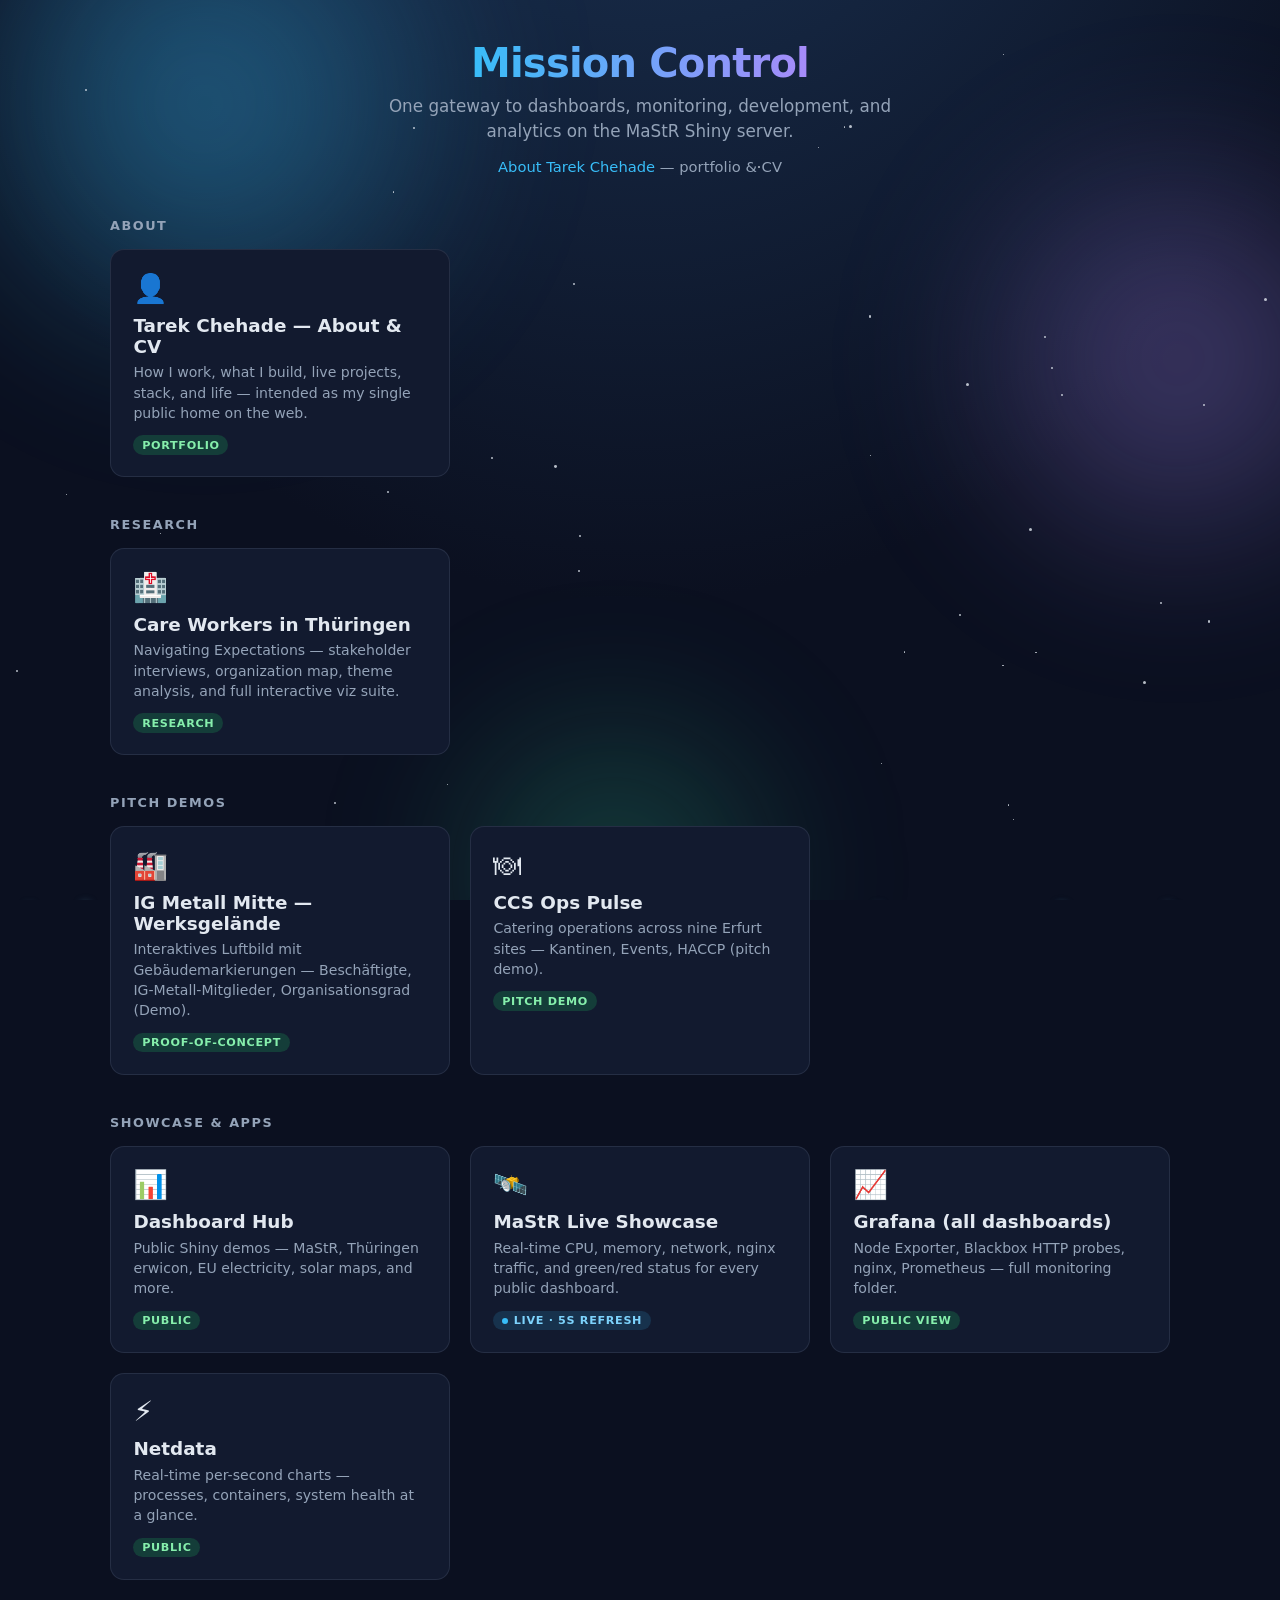
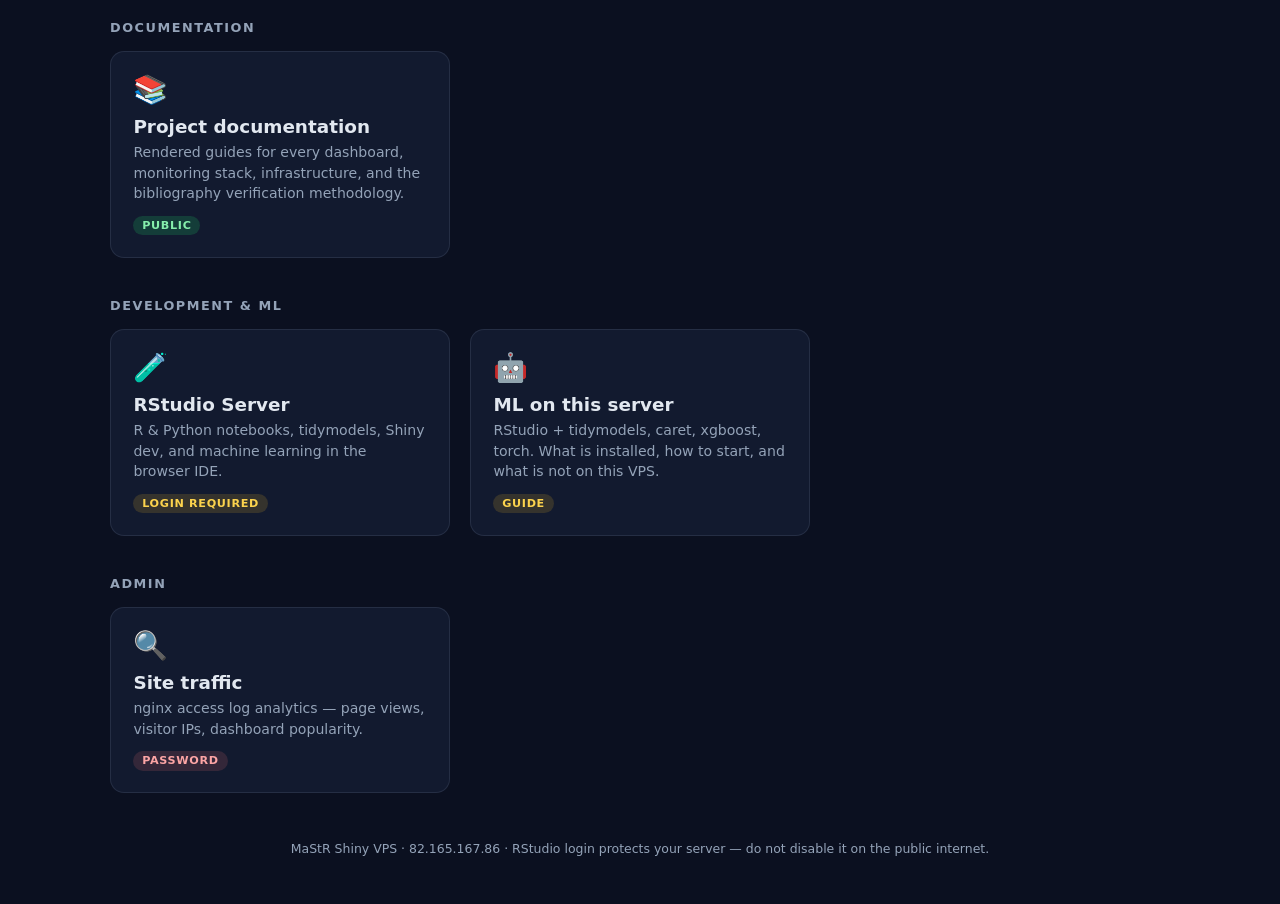
==== WORK/ops-portal/index.html @ 22dbbeb4 "feat: add IG Metall and CCS pitch demos to hub and portal Add static demo dashboards under WORK/ops-" ====
<!DOCTYPE html>
<html lang="en">
<head>
  <meta charset="utf-8"/>
  <meta name="viewport" content="width=device-width, initial-scale=1"/>
  <title>MaStR Server — Mission Control</title>
  <style>
    :root {
      --bg: #0b1020;
      --card: #121a2f;
      --accent: #38bdf8;
      --accent2: #a78bfa;
      --accent3: #34d399;
      --text: #e2e8f0;
      --muted: #94a3b8;
      --border: rgba(148,163,184,.15);
    }
    * { box-sizing: border-box; }
    body {
      margin: 0; min-height: 100vh;
      font-family: "Inter", system-ui, -apple-system, sans-serif;
      background: radial-gradient(ellipse 120% 80% at 50% -20%, #1e3a5f 0%, var(--bg) 55%);
      color: var(--text);
      overflow-x: hidden;
    }

    /* ---------- Animated background layer ---------- */
    .sky {
      position: fixed; inset: 0; z-index: 0; pointer-events: none;
      overflow: hidden;
    }
    .aurora {
      position: absolute; border-radius: 50%;
      filter: blur(70px); opacity: .55; will-change: transform;
    }
    .aurora-1 { width: 52vw; height: 52vw; top: -18vw; left: -10vw;
      background: radial-gradient(circle, rgba(56,189,248,.8), transparent 65%);
      animation: drift1 13s ease-in-out infinite; }
    .aurora-2 { width: 44vw; height: 44vw; top: 6vw; right: -14vw;
      background: radial-gradient(circle, rgba(167,139,250,.7), transparent 65%);
      animation: drift2 17s ease-in-out infinite; }
    .aurora-3 { width: 36vw; height: 36vw; bottom: -16vw; left: 30vw;
      background: radial-gradient(circle, rgba(52,211,153,.55), transparent 65%);
      animation: drift3 21s ease-in-out infinite; }
    @keyframes drift1 { 0%,100% { transform: translate(0,0) scale(1); }
      50% { transform: translate(14vw, 9vw) scale(1.3); } }
    @keyframes drift2 { 0%,100% { transform: translate(0,0) scale(1); }
      50% { transform: translate(-16vw, 12vw) scale(.8); } }
    @keyframes drift3 { 0%,100% { transform: translate(0,0); }
      33% { transform: translate(-12vw, -7vw) scale(1.15); }
      66% { transform: translate(12vw, 5vw) scale(.9); } }

    .star {
      position: absolute; border-radius: 50%;
      background: rgba(226,232,240,.8);
      animation: twinkle ease-in-out infinite;
    }
    @keyframes twinkle {
      0%, 100% { opacity: .1; transform: scale(.8); }
      50%      { opacity: 1; transform: scale(1.7); }
    }
    .particle {
      position: absolute; bottom: -10px; border-radius: 50%;
      background: rgba(125,211,252,.65);
      box-shadow: 0 0 8px rgba(125,211,252,.5);
      animation: rise linear infinite;
    }
    @keyframes rise {
      0%   { transform: translateY(0) translateX(0); opacity: 0; }
      10%  { opacity: .8; }
      90%  { opacity: .3; }
      100% { transform: translateY(-105vh) translateX(4vw); opacity: 0; }
    }

    .wrap { position: relative; z-index: 1; max-width: 1100px; margin: 0 auto; padding: 2.5rem 1.25rem 3rem; }

    /* ---------- Header ---------- */
    header { text-align: center; margin-bottom: 2.5rem; }
    h1 {
      font-size: clamp(1.75rem, 5vw, 2.5rem);
      font-weight: 700; letter-spacing: -.02em; margin: 0 0 .5rem;
      background: linear-gradient(90deg, var(--accent), var(--accent2), var(--accent3), var(--accent));
      background-size: 300% auto;
      -webkit-background-clip: text; -webkit-text-fill-color: transparent;
      background-clip: text;
      animation: shimmer 3.5s linear infinite, heroFloat 5s ease-in-out infinite;
      display: inline-block;
    }
    @keyframes heroFloat {
      0%,100% { transform: translateY(0); }
      50%     { transform: translateY(-6px); }
    }
    @keyframes shimmer {
      0%   { background-position: 0% center; }
      100% { background-position: 300% center; }
    }
    header { opacity: 0; animation: fadeDown .8s cubic-bezier(.22,1,.36,1) .1s forwards; }
    @keyframes fadeDown {
      from { opacity: 0; transform: translateY(-16px); }
      to   { opacity: 1; transform: translateY(0); }
    }
    .tagline { color: var(--muted); font-size: 1.05rem; max-width: 36rem; margin: 0 auto; line-height: 1.5; }
    .tagline a { position: relative; }
    .tagline a::after {
      content: ''; position: absolute; left: 0; bottom: -2px; height: 1px; width: 100%;
      background: var(--accent);
      transform: scaleX(0); transform-origin: left;
      transition: transform .3s cubic-bezier(.22,1,.36,1);
    }
    .tagline a:hover::after { transform: scaleX(1); }

    /* ---------- Grid & cards ---------- */
    .grid {
      display: grid;
      grid-template-columns: repeat(auto-fill, minmax(280px, 1fr));
      gap: 1.25rem;
    }
    a.card {
      display: block; text-decoration: none; color: inherit;
      background: var(--card); border: 1px solid var(--border);
      border-radius: 14px; padding: 1.35rem 1.4rem;
      position: relative; overflow: hidden;
      transition: transform .25s cubic-bezier(.22,1,.36,1),
                  border-color .25s, box-shadow .25s;
      opacity: 0; transform: translateY(48px) scale(.94);
    }
    a.card.in-view {
      opacity: 1; transform: translateY(0) scale(1);
      transition: opacity .7s cubic-bezier(.22,1,.36,1),
                  transform .7s cubic-bezier(.34,1.4,.64,1),
                  border-color .25s, box-shadow .25s;
      transition-delay: var(--d, 0ms), var(--d, 0ms), 0ms, 0ms;
    }
    a.card:hover {
      transform: translateY(-10px) scale(1.02);
      border-color: rgba(56,189,248,.8);
      box-shadow: 0 22px 60px rgba(0,0,0,.55), 0 0 40px rgba(56,189,248,.22);
    }
    /* animated top edge */
    a.card::before {
      content: ''; position: absolute; top: 0; left: 0; right: 0; height: 3px;
      background: linear-gradient(90deg, var(--accent), var(--accent2), var(--accent3), var(--accent));
      background-size: 300% auto;
      animation: shimmer 3s linear infinite;
      transform: scaleX(0); transform-origin: left;
      transition: transform .3s cubic-bezier(.22,1,.36,1);
    }
    a.card:hover::before { transform: scaleX(1); }
    /* shine sweep */
    a.card::after {
      content: ''; position: absolute; top: 0; bottom: 0; width: 55%;
      left: -80%; transform: skewX(-18deg);
      background: linear-gradient(90deg, transparent, rgba(226,232,240,.14), transparent);
      transition: left .5s ease; pointer-events: none;
    }
    a.card:hover::after { left: 130%; }

    .card-icon { font-size: 1.75rem; margin-bottom: .6rem;
      display: inline-block;
      animation: iconBob 3.4s ease-in-out infinite;
      animation-delay: var(--d, 0ms);
      transition: transform .3s cubic-bezier(.34,1.56,.64,1); }
    @keyframes iconBob {
      0%,100% { transform: translateY(0); }
      50%     { transform: translateY(-4px); }
    }
    a.card:hover .card-icon {
      animation-play-state: paused;
      transform: translateY(-6px) scale(1.3) rotate(-8deg);
    }
    .card h2 { font-size: 1.15rem; margin: 0 0 .35rem; font-weight: 600; }
    .card p { margin: 0; font-size: .88rem; color: var(--muted); line-height: 1.45; }

    .badge {
      display: inline-block; margin-top: .75rem;
      font-size: .7rem; font-weight: 600; text-transform: uppercase;
      letter-spacing: .06em; padding: .2rem .55rem; border-radius: 999px;
    }
    .badge-public { background: rgba(34,197,94,.2); color: #86efac; }
    .badge-login { background: rgba(251,191,36,.15); color: #fcd34d; }
    .badge-private { background: rgba(248,113,113,.15); color: #fca5a5; }
    .badge-live {
      background: rgba(56,189,248,.15); color: #7dd3fc;
      animation: livePulse 2.4s ease-in-out infinite;
    }
    @keyframes livePulse {
      0%,100% { box-shadow: 0 0 0 0 rgba(56,189,248,.55); }
      50%     { box-shadow: 0 0 0 10px rgba(56,189,248,0); }
    }
    .badge-live::before {
      content: ''; display: inline-block; width: 6px; height: 6px;
      border-radius: 50%; background: #38bdf8; margin-right: .35rem;
      vertical-align: middle;
      animation: twinkle 1.6s ease-in-out infinite;
    }

    section { margin-top: 2.5rem; }
    section h3 {
      font-size: .8rem; text-transform: uppercase; letter-spacing: .12em;
      color: var(--muted); margin-bottom: 1rem;
      opacity: 0; transform: translateX(-32px);
    }
    section h3.in-view {
      opacity: 1; transform: translateX(0);
      transition: opacity .5s ease, transform .5s cubic-bezier(.22,1,.36,1);
    }
    footer { text-align: center; margin-top: 3rem; font-size: .78rem; color: var(--muted); }

    /* ---------- Accessibility ---------- */
    @media (prefers-reduced-motion: reduce) {
      .aurora, .star, .particle, h1, .badge-live, .badge-live::before,
      a.card::before, header, .card-icon { animation: none !important; }
      header, a.card, section h3 { opacity: 1 !important; transform: none !important; }
      a.card, .card-icon, .tagline a::after { transition: none !important; }
    }
  </style>
</head>
<body>
  <div class="sky" aria-hidden="true">
    <div class="aurora aurora-1"></div>
    <div class="aurora aurora-2"></div>
    <div class="aurora aurora-3"></div>
  </div>

  <div class="wrap">
    <header>
      <h1>Mission Control</h1>
      <p class="tagline">One gateway to dashboards, monitoring, development, and analytics on the MaStR Shiny server.</p>
      <p class="tagline" style="margin-top:0.75rem;font-size:0.92rem">
        <a href="/about/" style="color:#38bdf8;text-decoration:none">About Tarek Chehade</a>
        — portfolio &amp; CV
      </p>
    </header>

    <section>
      <h3>About</h3>
      <div class="grid">
        <a class="card" href="/about/">
          <div class="card-icon">👤</div>
          <h2>Tarek Chehade — About &amp; CV</h2>
          <p>How I work, what I build, live projects, stack, and life — intended as my single public home on the web.</p>
          <span class="badge badge-public">Portfolio</span>
        </a>
      </div>
    </section>

    <section>
      <h3>Research</h3>
      <div class="grid">
        <a class="card" href="/care_workers_thuringia/">
          <div class="card-icon">🏥</div>
          <h2>Care Workers in Thüringen</h2>
          <p>Navigating Expectations — stakeholder interviews, organization map, theme analysis, and full interactive viz suite.</p>
          <span class="badge badge-public">Research</span>
        </a>
      </div>
    </section>

    <section>
      <h3>Pitch demos</h3>
      <div class="grid">
        <a class="card" href="/demo/igmetall-mitte-factory/">
          <div class="card-icon">🏭</div>
          <h2>IG Metall Mitte — Werksgelände</h2>
          <p>Interaktives Luftbild mit Gebäudemarkierungen — Beschäftigte, IG-Metall-Mitglieder, Organisationsgrad (Demo).</p>
          <span class="badge badge-public">Proof-of-Concept</span>
        </a>
        <a class="card" href="/demo/ccs-ops-pulse/">
          <div class="card-icon">🍽</div>
          <h2>CCS Ops Pulse</h2>
          <p>Catering operations across nine Erfurt sites — Kantinen, Events, HACCP (pitch demo).</p>
          <span class="badge badge-public">Pitch demo</span>
        </a>
      </div>
    </section>

    <section>
      <h3>Showcase &amp; apps</h3>
      <div class="grid">
        <a class="card" href="/">
          <div class="card-icon">📊</div>
          <h2>Dashboard Hub</h2>
          <p>Public Shiny demos — MaStR, Thüringen erwicon, EU electricity, solar maps, and more.</p>
          <span class="badge badge-public">Public</span>
        </a>
        <a class="card" href="/grafana/d/mastr-live-showcase/mastr-live-showcase?refresh=5s&kiosk">
          <div class="card-icon">🛰️</div>
          <h2>MaStR Live Showcase</h2>
          <p>Real-time CPU, memory, network, nginx traffic, and green/red status for every public dashboard.</p>
          <span class="badge badge-live">Live · 5s refresh</span>
        </a>
        <a class="card" href="/grafana/">
          <div class="card-icon">📈</div>
          <h2>Grafana (all dashboards)</h2>
          <p>Node Exporter, Blackbox HTTP probes, nginx, Prometheus — full monitoring folder.</p>
          <span class="badge badge-public">Public view</span>
        </a>
        <a class="card" href="/netdata/">
          <div class="card-icon">⚡</div>
          <h2>Netdata</h2>
          <p>Real-time per-second charts — processes, containers, system health at a glance.</p>
          <span class="badge badge-public">Public</span>
        </a>
      </div>
    </section>

    <section>
      <h3>Documentation</h3>
      <div class="grid">
        <a class="card" href="/portal/docs/">
          <div class="card-icon">📚</div>
          <h2>Project documentation</h2>
          <p>Rendered guides for every dashboard, monitoring stack, infrastructure, and the bibliography verification methodology.</p>
          <span class="badge badge-public">Public</span>
        </a>
      </div>
    </section>

    <section>
      <h3>Development &amp; ML</h3>
      <div class="grid">
        <a class="card" href="http://82.165.167.86:8787/" target="_blank" rel="noopener">
          <div class="card-icon">🧪</div>
          <h2>RStudio Server</h2>
          <p>R &amp; Python notebooks, tidymodels, Shiny dev, and machine learning in the browser IDE.</p>
          <span class="badge badge-login">Login required</span>
        </a>
        <a class="card" href="/portal/docs/?doc=ml">
          <div class="card-icon">🤖</div>
          <h2>ML on this server</h2>
          <p>RStudio + tidymodels, caret, xgboost, torch. What is installed, how to start, and what is not on this VPS.</p>
          <span class="badge badge-login">Guide</span>
        </a>
      </div>
    </section>

    <section>
      <h3>Admin</h3>
      <div class="grid">
        <a class="card" href="/site_traffic/">
          <div class="card-icon">🔍</div>
          <h2>Site traffic</h2>
          <p>nginx access log analytics — page views, visitor IPs, dashboard popularity.</p>
          <span class="badge badge-private">Password</span>
        </a>
      </div>
    </section>

    <footer>
      MaStR Shiny VPS · 82.165.167.86 · RStudio login protects your server — do not disable it on the public internet.
    </footer>
  </div>

  <script>
    (function () {
      var reduced = window.matchMedia('(prefers-reduced-motion: reduce)').matches;

      // Twinkling stars + rising particles in the fixed background layer.
      if (!reduced) {
        var sky = document.querySelector('.sky');
        for (var i = 0; i < 48; i++) {
          var s = document.createElement('span');
          s.className = 'star';
          var size = 1 + Math.random() * 2.5;
          s.style.width = size + 'px';
          s.style.height = size + 'px';
          s.style.left = Math.random() * 100 + '%';
          s.style.top = Math.random() * 100 + '%';
          s.style.animationDuration = (1.6 + Math.random() * 3) + 's';
          s.style.animationDelay = (Math.random() * 3) + 's';
          sky.appendChild(s);
        }
        for (var j = 0; j < 22; j++) {
          var p = document.createElement('span');
          p.className = 'particle';
          var ps = 2.5 + Math.random() * 5;
          p.style.width = ps + 'px';
          p.style.height = ps + 'px';
          p.style.left = Math.random() * 100 + '%';
          p.style.animationDuration = (7 + Math.random() * 10) + 's';
          p.style.animationDelay = (Math.random() * 8) + 's';
          sky.appendChild(p);
        }
      }

      // Reveal sections/cards as they scroll into view, staggered per grid.
      var targets = document.querySelectorAll('a.card, section h3');
      if (reduced || !('IntersectionObserver' in window)) {
        targets.forEach(function (el) { el.classList.add('in-view'); });
        return;
      }
      document.querySelectorAll('.grid').forEach(function (grid) {
        Array.prototype.forEach.call(grid.querySelectorAll('a.card'), function (el, k) {
          el.style.setProperty('--d', (k * 90) + 'ms');
        });
      });
      var io = new IntersectionObserver(function (entries) {
        entries.forEach(function (entry) {
          if (entry.isIntersecting) {
            entry.target.classList.add('in-view');
            io.unobserve(entry.target);
          }
        });
      }, { threshold: 0.12, rootMargin: '0px 0px -6% 0px' });
      targets.forEach(function (el) { io.observe(el); });
    })();
  </script>
</body>
</html>
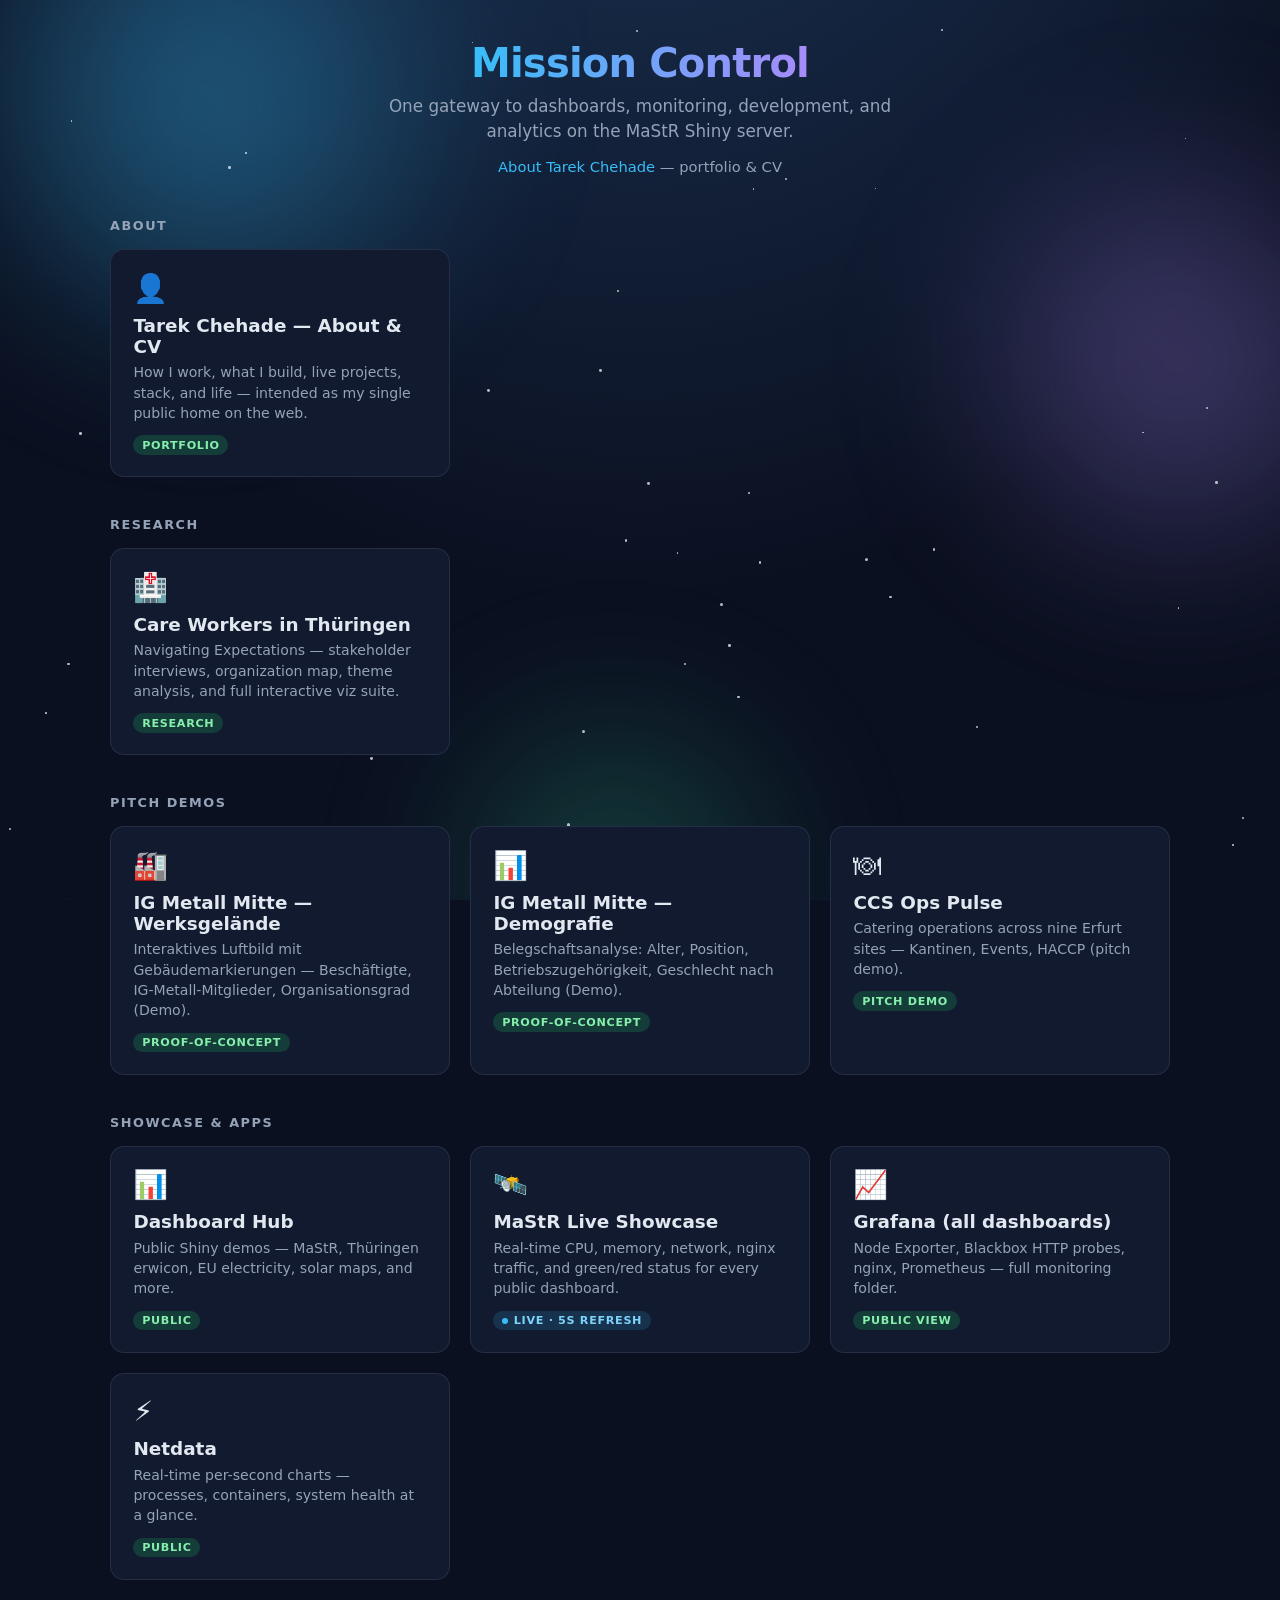
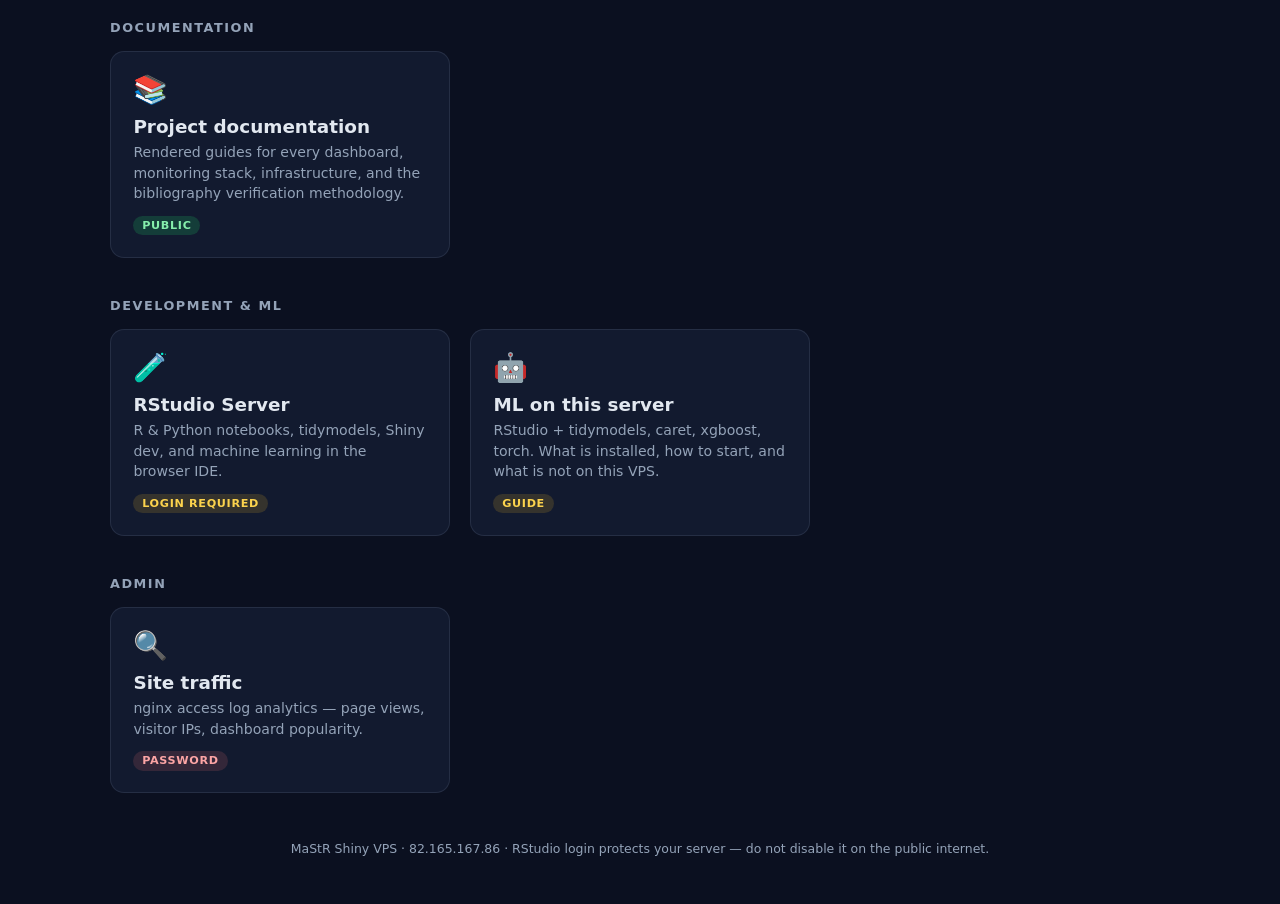
==== commit fec9cf97: "feat: add IG Metall Mitte demographics pitch demo Align Mitarbeiter-Demografie dashboard with the We" ====
--- a/WORK/ops-portal/index.html
+++ b/WORK/ops-portal/index.html
@@ -263,6 +263,12 @@
           <div class="card-icon">🏭</div>
           <h2>IG Metall Mitte — Werksgelände</h2>
           <p>Interaktives Luftbild mit Gebäudemarkierungen — Beschäftigte, IG-Metall-Mitglieder, Organisationsgrad (Demo).</p>
+          <span class="badge badge-public">Proof-of-Concept</span>
+        </a>
+        <a class="card" href="/demo/igmetall-mitte-demographics/">
+          <div class="card-icon">📊</div>
+          <h2>IG Metall Mitte — Demografie</h2>
+          <p>Belegschaftsanalyse: Alter, Position, Betriebszugehörigkeit, Geschlecht nach Abteilung (Demo).</p>
           <span class="badge badge-public">Proof-of-Concept</span>
         </a>
         <a class="card" href="/demo/ccs-ops-pulse/">
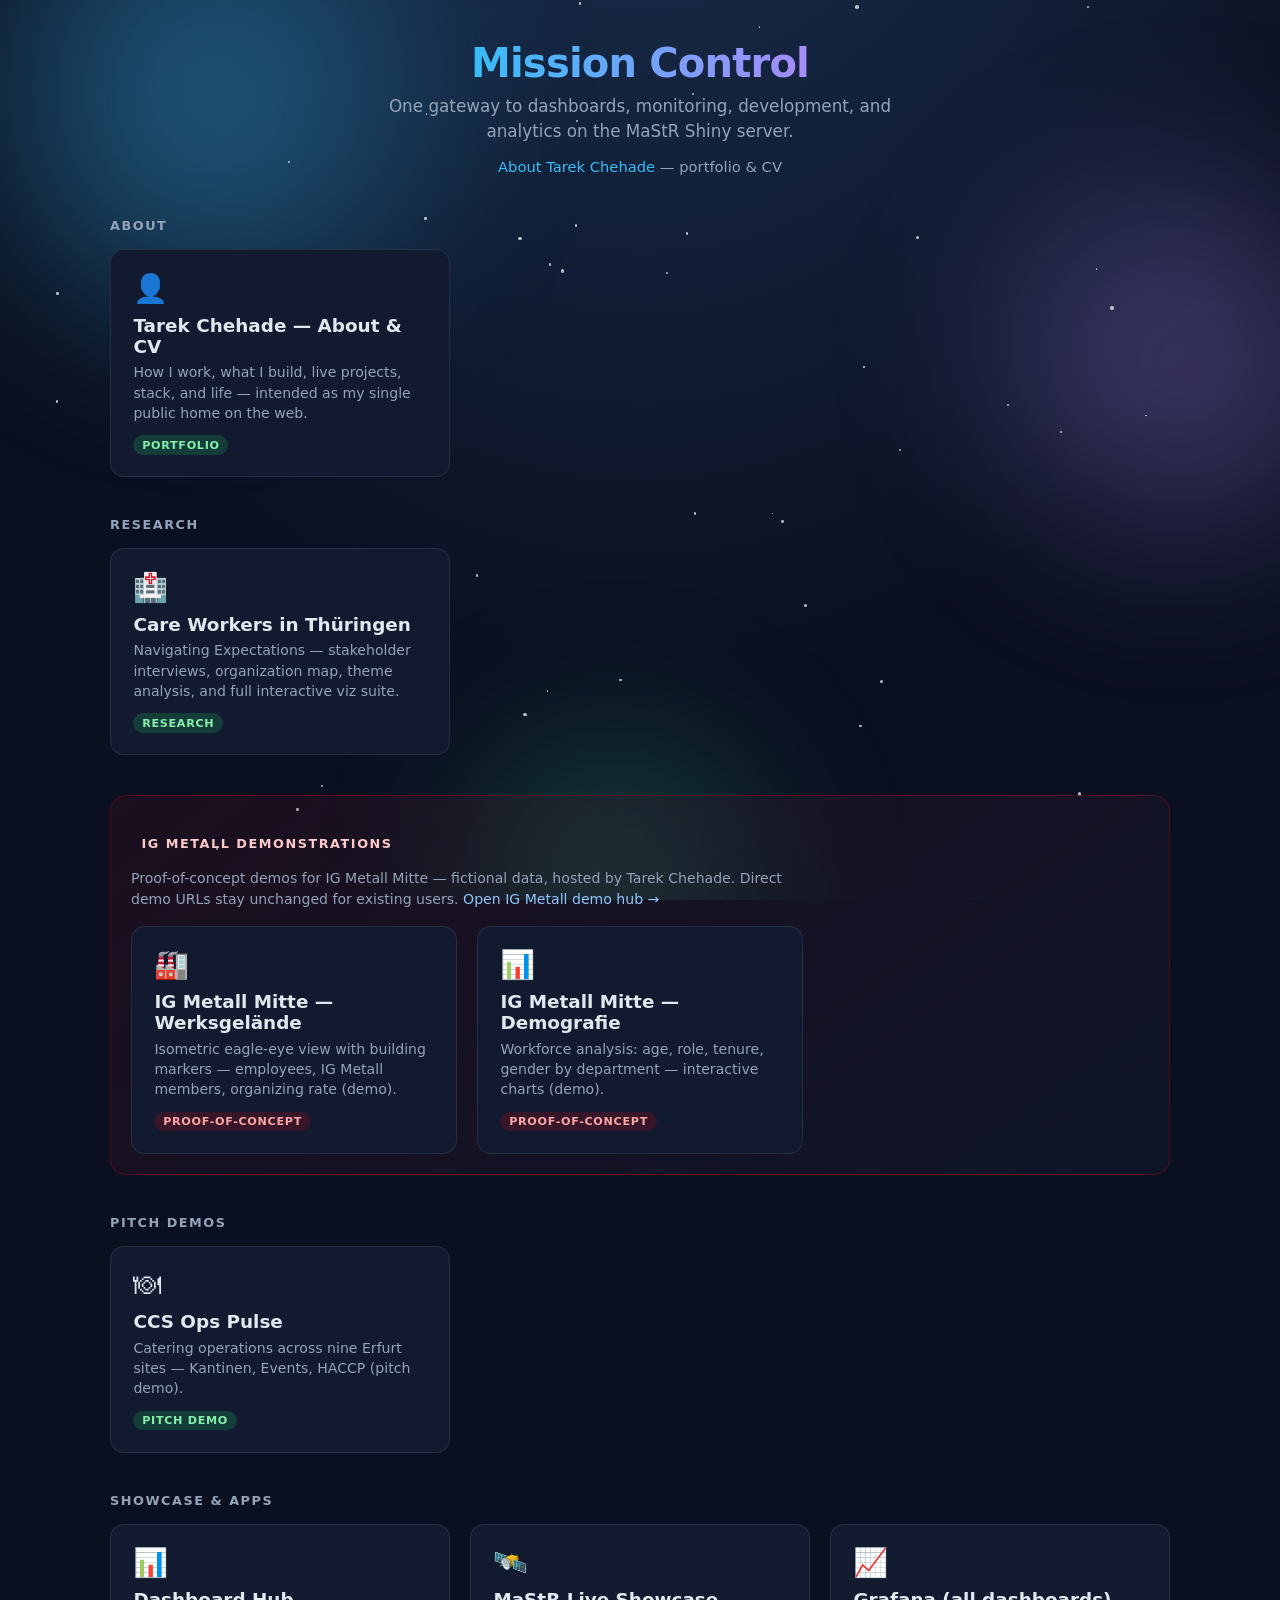
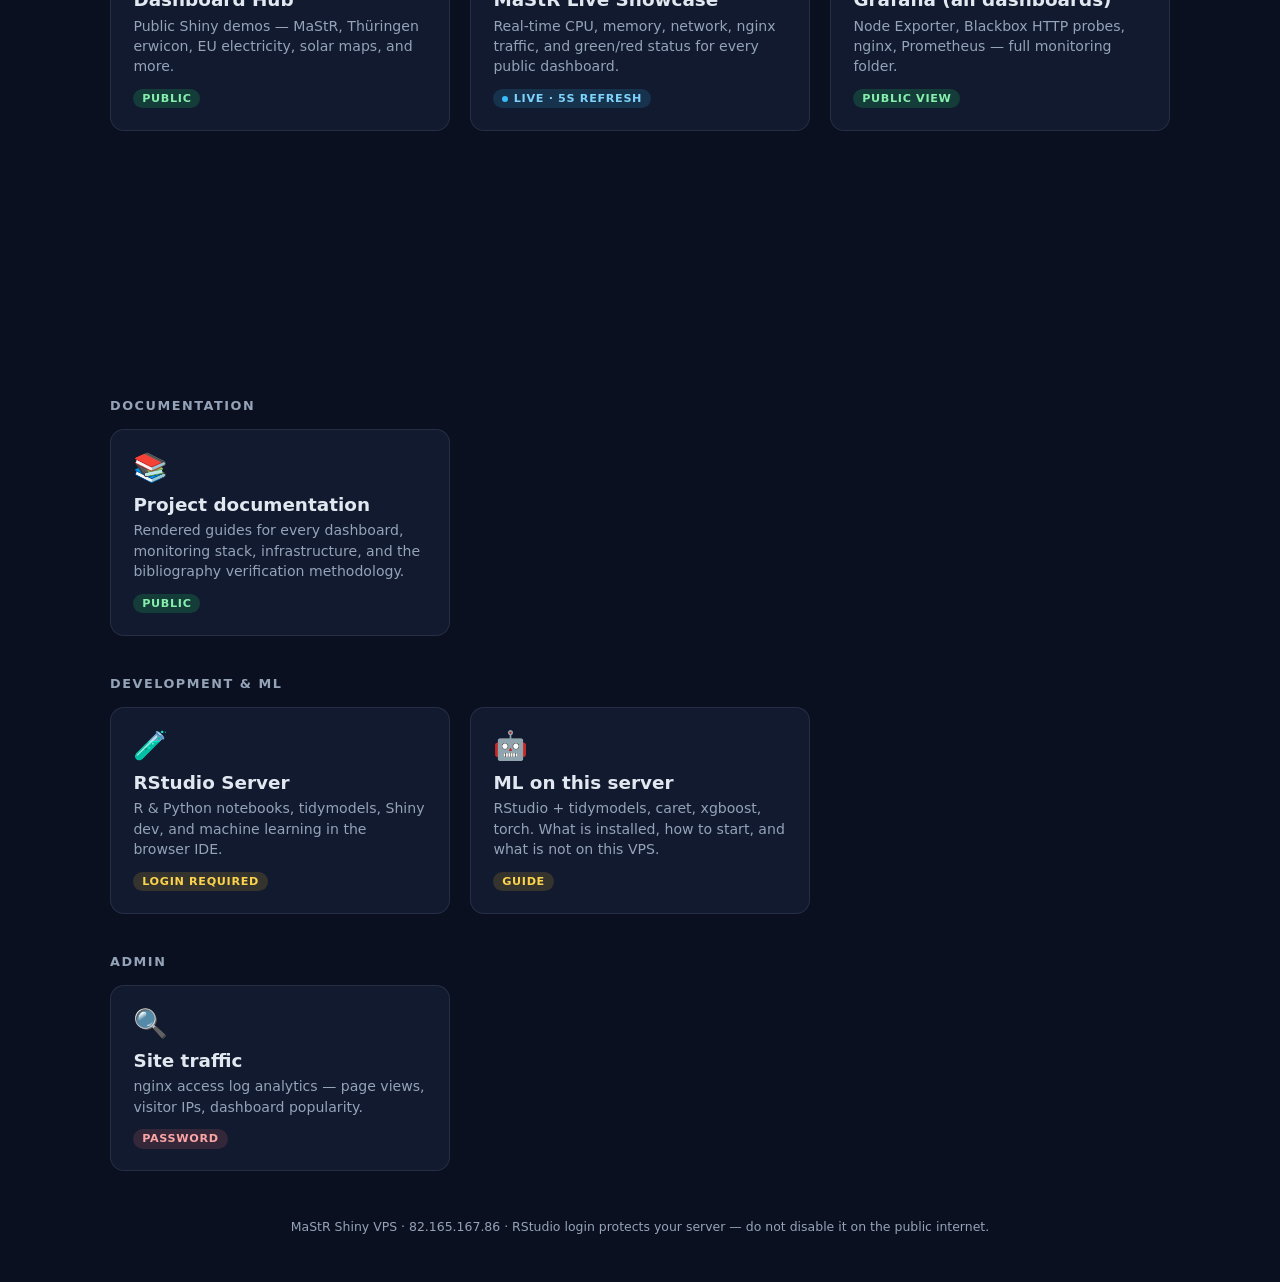
==== commit efba654c: "feat(portal): add dedicated IG Metall demonstrations section Move Werksgelände and Demografie demos " ====
--- a/WORK/ops-portal/index.html
+++ b/WORK/ops-portal/index.html
@@ -193,6 +193,45 @@
       vertical-align: middle;
       animation: twinkle 1.6s ease-in-out infinite;
     }
+    .badge-igm {
+      background: rgba(227, 6, 19, 0.18);
+      color: #fca5a5;
+    }
+
+    section.section-igmetall {
+      margin-top: 2.5rem;
+      padding: 1.25rem;
+      border-radius: 16px;
+      border: 1px solid rgba(227, 6, 19, 0.28);
+      background: linear-gradient(145deg, rgba(227, 6, 19, 0.08), rgba(18, 26, 47, 0.6));
+    }
+    section.section-igmetall h3 {
+      color: #fecaca;
+      display: flex;
+      align-items: center;
+      gap: 0.65rem;
+      flex-wrap: wrap;
+    }
+    section.section-igmetall h3 img {
+      height: 28px;
+      width: auto;
+    }
+    section.section-igmetall .section-intro {
+      font-size: 0.88rem;
+      color: var(--muted);
+      margin: -0.35rem 0 1rem;
+      line-height: 1.5;
+      max-width: 42rem;
+    }
+    section.section-igmetall .section-intro a {
+      color: #93c5fd;
+      text-decoration: none;
+    }
+    section.section-igmetall .section-intro a:hover { text-decoration: underline; }
+    section.section-igmetall a.card:hover {
+      border-color: rgba(227, 6, 19, 0.65);
+      box-shadow: 0 22px 60px rgba(0,0,0,.55), 0 0 40px rgba(227, 6, 19, 0.15);
+    }
 
     section { margin-top: 2.5rem; }
     section h3 {
@@ -256,21 +295,35 @@
       </div>
     </section>
 
-    <section>
-      <h3>Pitch demos</h3>
+    <section class="section-igmetall">
+      <h3>
+        <img src="/demo/igmetall-mitte-factory/assets/igmetall-logo.svg" alt=""/>
+        IG Metall demonstrations
+      </h3>
+      <p class="section-intro">
+        Proof-of-concept demos for IG Metall Mitte — fictional data, hosted by Tarek Chehade.
+        Direct demo URLs stay unchanged for existing users.
+        <a href="/portal/igmetall/">Open IG Metall demo hub →</a>
+      </p>
       <div class="grid">
         <a class="card" href="/demo/igmetall-mitte-factory/">
           <div class="card-icon">🏭</div>
           <h2>IG Metall Mitte — Werksgelände</h2>
-          <p>Interaktives Luftbild mit Gebäudemarkierungen — Beschäftigte, IG-Metall-Mitglieder, Organisationsgrad (Demo).</p>
-          <span class="badge badge-public">Proof-of-Concept</span>
+          <p>Isometric eagle-eye view with building markers — employees, IG Metall members, organizing rate (demo).</p>
+          <span class="badge badge-igm">Proof-of-Concept</span>
         </a>
         <a class="card" href="/demo/igmetall-mitte-demographics/">
           <div class="card-icon">📊</div>
           <h2>IG Metall Mitte — Demografie</h2>
-          <p>Belegschaftsanalyse: Alter, Position, Betriebszugehörigkeit, Geschlecht nach Abteilung (Demo).</p>
-          <span class="badge badge-public">Proof-of-Concept</span>
-        </a>
+          <p>Workforce analysis: age, role, tenure, gender by department — interactive charts (demo).</p>
+          <span class="badge badge-igm">Proof-of-Concept</span>
+        </a>
+      </div>
+    </section>
+
+    <section>
+      <h3>Pitch demos</h3>
+      <div class="grid">
         <a class="card" href="/demo/ccs-ops-pulse/">
           <div class="card-icon">🍽</div>
           <h2>CCS Ops Pulse</h2>
@@ -390,7 +443,7 @@
       }
 
       // Reveal sections/cards as they scroll into view, staggered per grid.
-      var targets = document.querySelectorAll('a.card, section h3');
+      var targets = document.querySelectorAll('a.card, section h3, section.section-igmetall h3');
       if (reduced || !('IntersectionObserver' in window)) {
         targets.forEach(function (el) { el.classList.add('in-view'); });
         return;
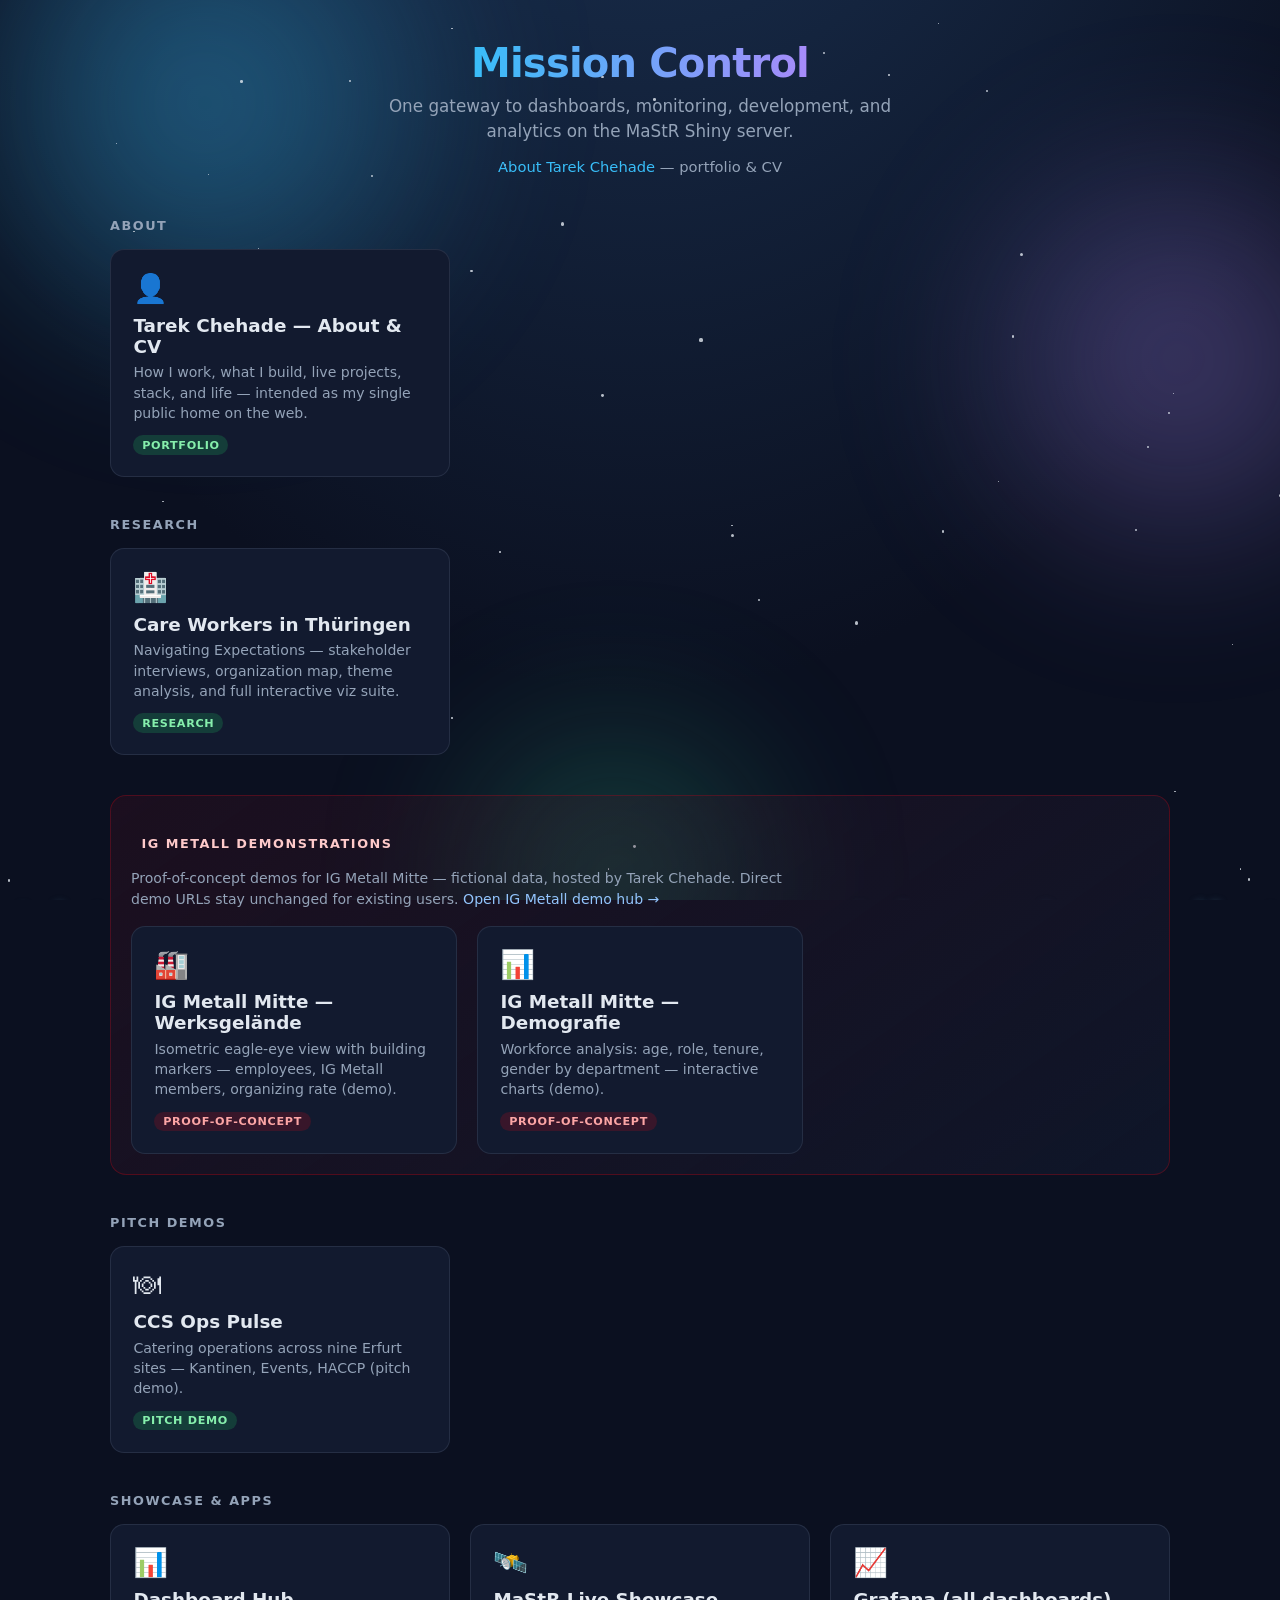
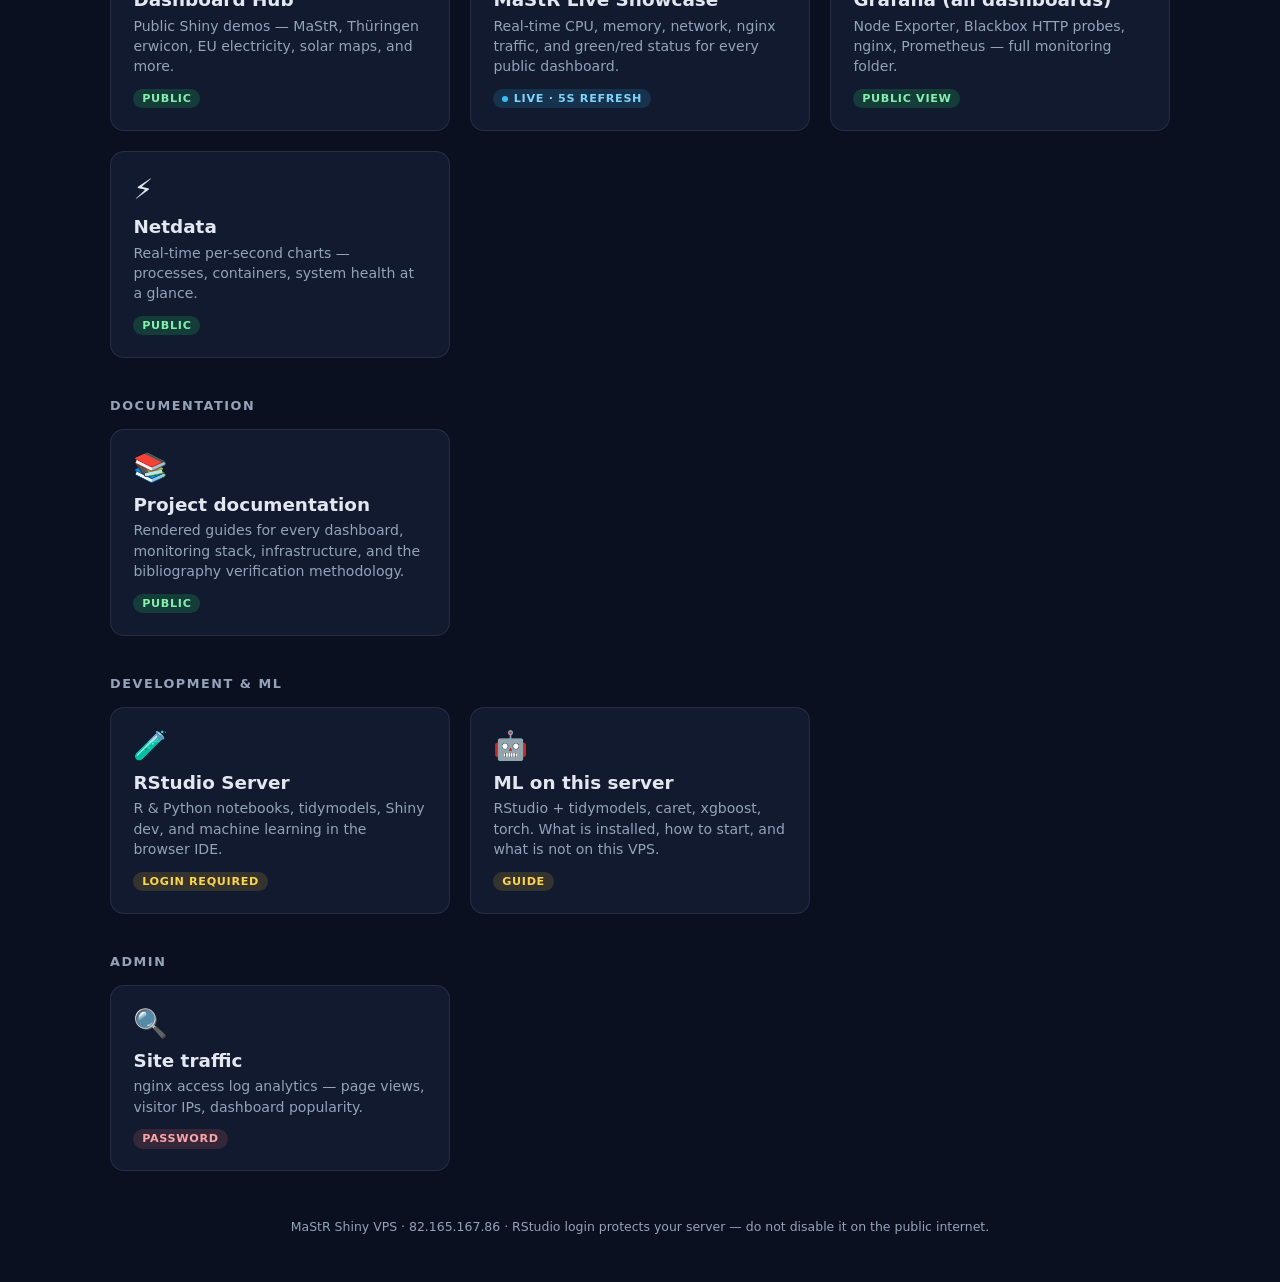
==== commit 4bf88931: "fix(portal): show IG Metall section and honor hash anchors Keep IG Metall cards visible without scro" ====
--- a/WORK/ops-portal/index.html
+++ b/WORK/ops-portal/index.html
@@ -232,6 +232,12 @@
       border-color: rgba(227, 6, 19, 0.65);
       box-shadow: 0 22px 60px rgba(0,0,0,.55), 0 0 40px rgba(227, 6, 19, 0.15);
     }
+    /* IG Metall platform: always visible (no scroll-reveal hide) */
+    section.section-igmetall h3,
+    section.section-igmetall a.card {
+      opacity: 1;
+      transform: none;
+    }
 
     section { margin-top: 2.5rem; }
     section h3 {
@@ -295,7 +301,7 @@
       </div>
     </section>
 
-    <section class="section-igmetall">
+    <section class="section-igmetall" id="igmetall">
       <h3>
         <img src="/demo/igmetall-mitte-factory/assets/igmetall-logo.svg" alt=""/>
         IG Metall demonstrations
@@ -375,7 +381,7 @@
       </div>
     </section>
 
-    <section>
+    <section id="ml">
       <h3>Development &amp; ML</h3>
       <div class="grid">
         <a class="card" href="http://82.165.167.86:8787/" target="_blank" rel="noopener">
@@ -462,6 +468,29 @@
         });
       }, { threshold: 0.12, rootMargin: '0px 0px -6% 0px' });
       targets.forEach(function (el) { io.observe(el); });
+
+      // Reveal anything already on screen (avoids invisible cards if IO misses first paint).
+      function revealVisible() {
+        targets.forEach(function (el) {
+          var r = el.getBoundingClientRect();
+          if (r.top < window.innerHeight * 0.94 && r.bottom > 0) {
+            el.classList.add('in-view');
+          }
+        });
+      }
+      revealVisible();
+      window.addEventListener('load', revealVisible);
+
+      // Hash anchors: /portal/#igmetall, /portal/#ml, etc.
+      function scrollToHash() {
+        if (!location.hash) return;
+        var target = document.querySelector(location.hash);
+        if (target) {
+          target.scrollIntoView({ behavior: reduced ? 'auto' : 'smooth', block: 'start' });
+        }
+      }
+      scrollToHash();
+      window.addEventListener('hashchange', scrollToHash);
     })();
   </script>
 </body>
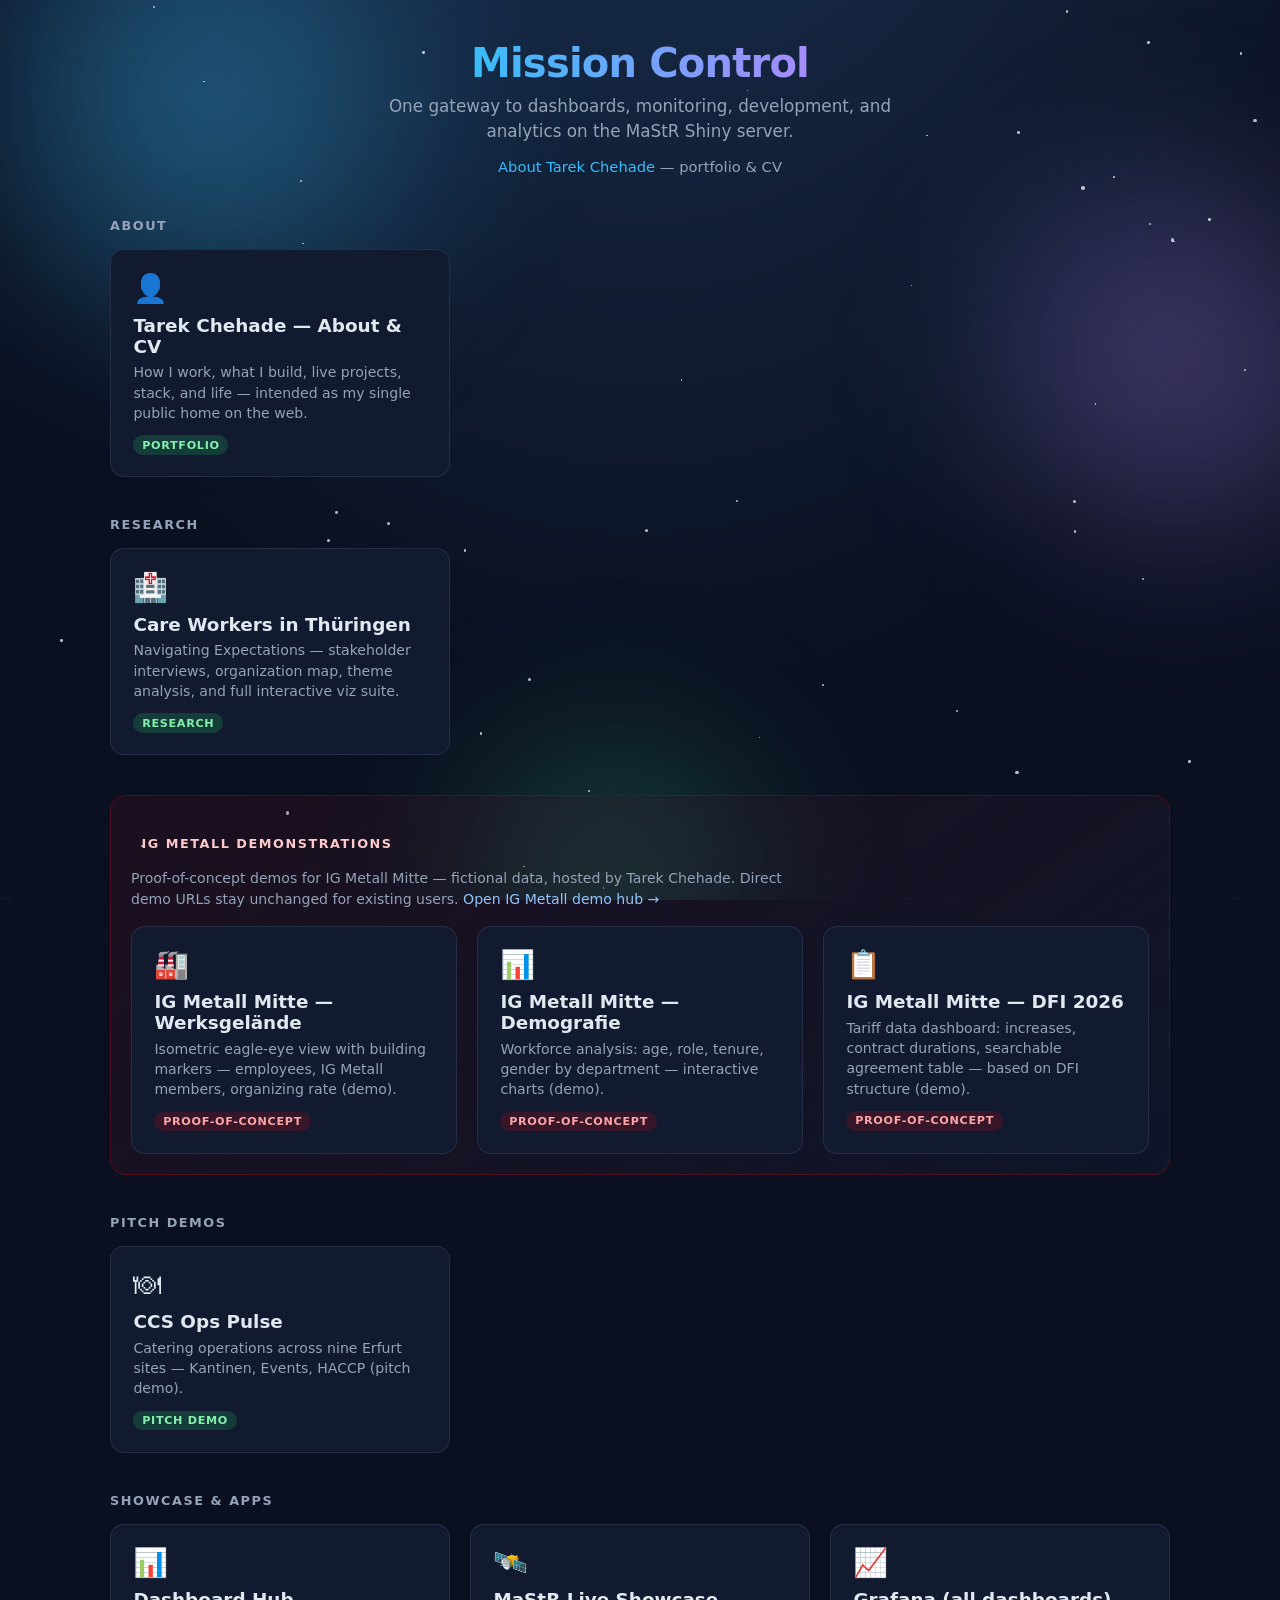
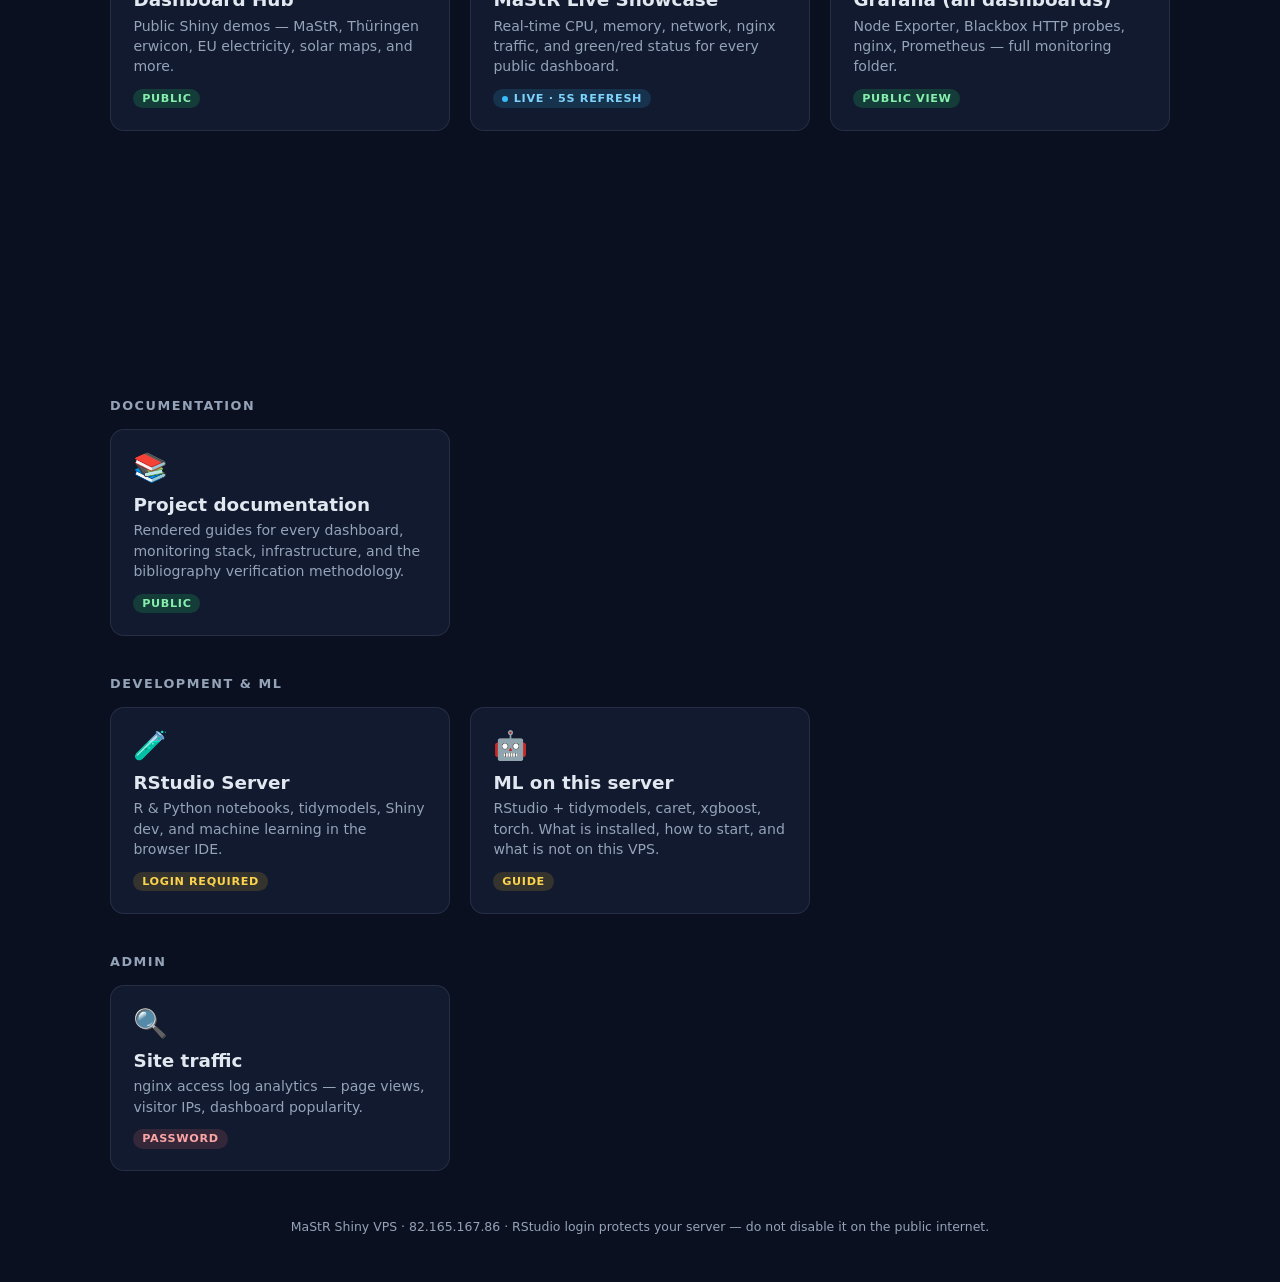
==== commit cfa157bc: "feat: add IG Metall DFI 2026 tariff dashboard to demo bundle Digital DFI-style dashboard with KPI ca" ====
--- a/WORK/ops-portal/index.html
+++ b/WORK/ops-portal/index.html
@@ -322,6 +322,12 @@
           <div class="card-icon">📊</div>
           <h2>IG Metall Mitte — Demografie</h2>
           <p>Workforce analysis: age, role, tenure, gender by department — interactive charts (demo).</p>
+          <span class="badge badge-igm">Proof-of-Concept</span>
+        </a>
+        <a class="card" href="/demo/igmetall-mitte-dfi/">
+          <div class="card-icon">📋</div>
+          <h2>IG Metall Mitte — DFI 2026</h2>
+          <p>Tariff data dashboard: increases, contract durations, searchable agreement table — based on DFI structure (demo).</p>
           <span class="badge badge-igm">Proof-of-Concept</span>
         </a>
       </div>
